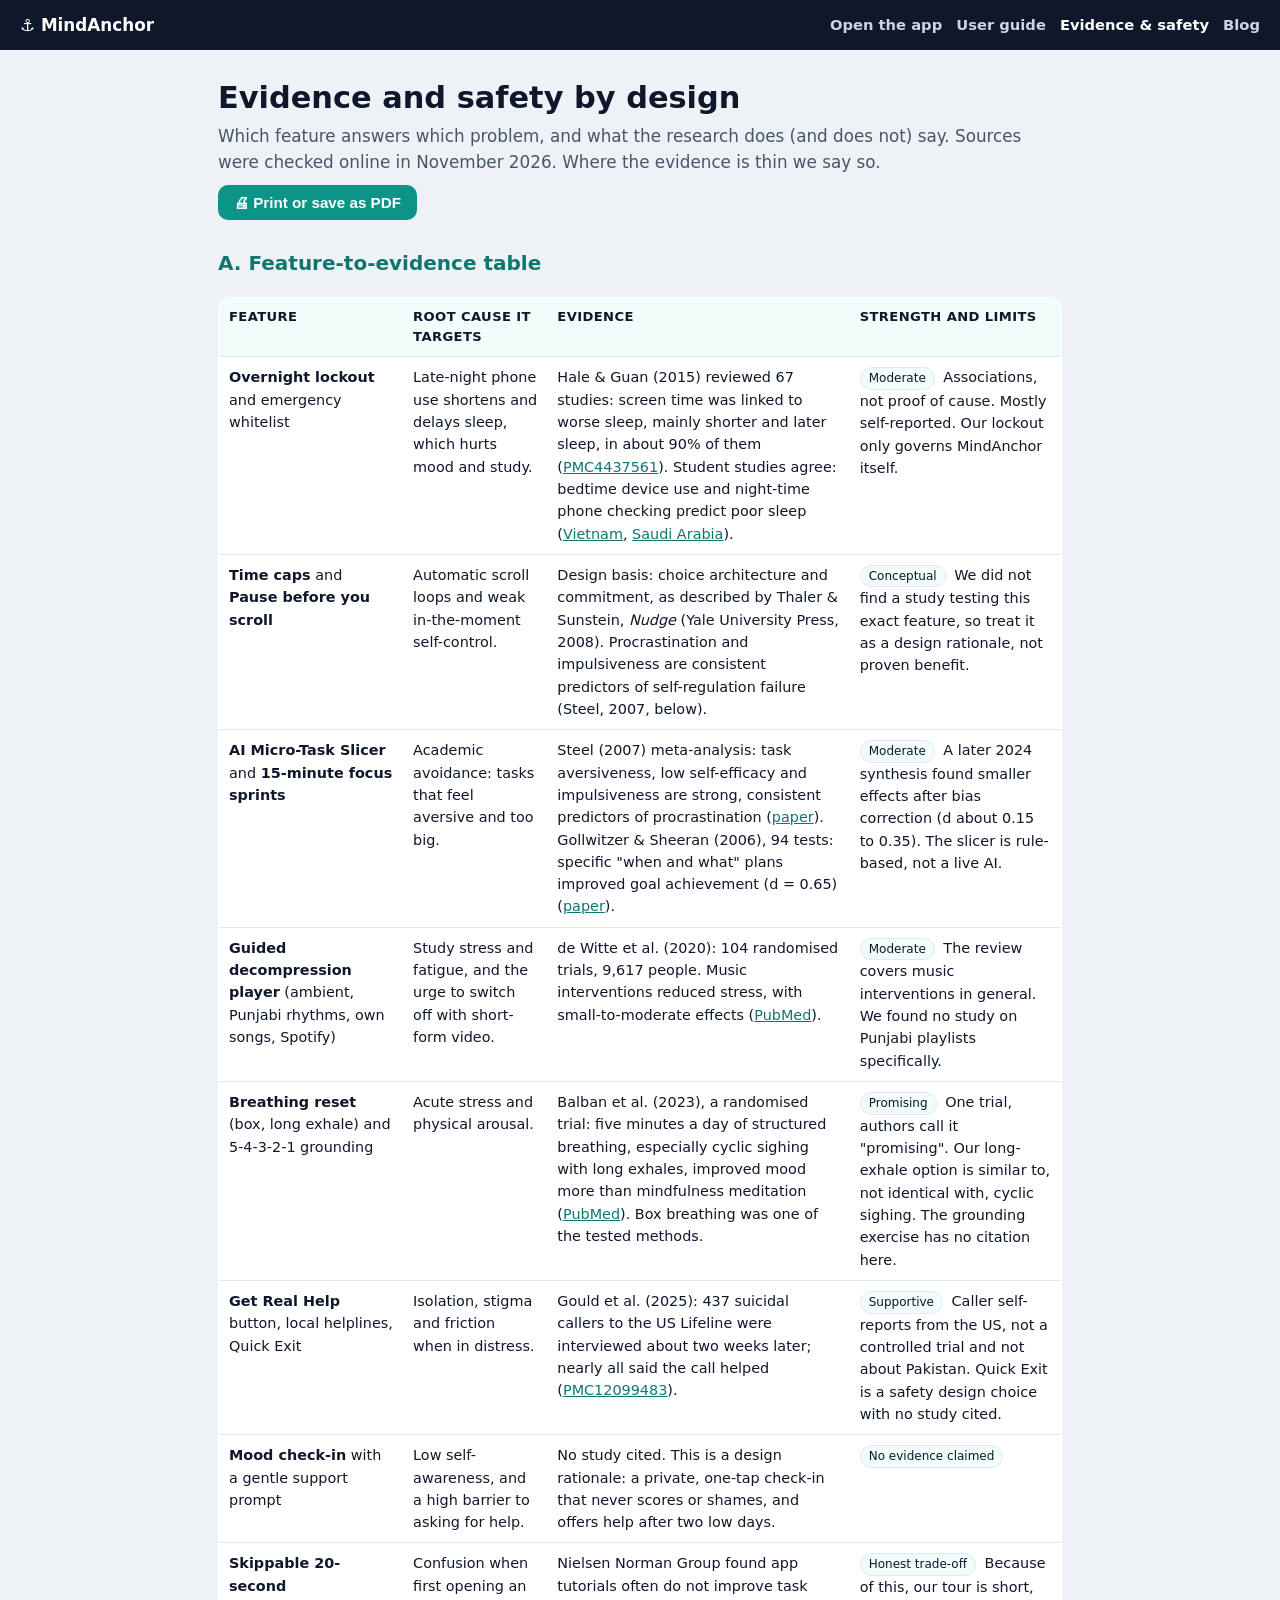
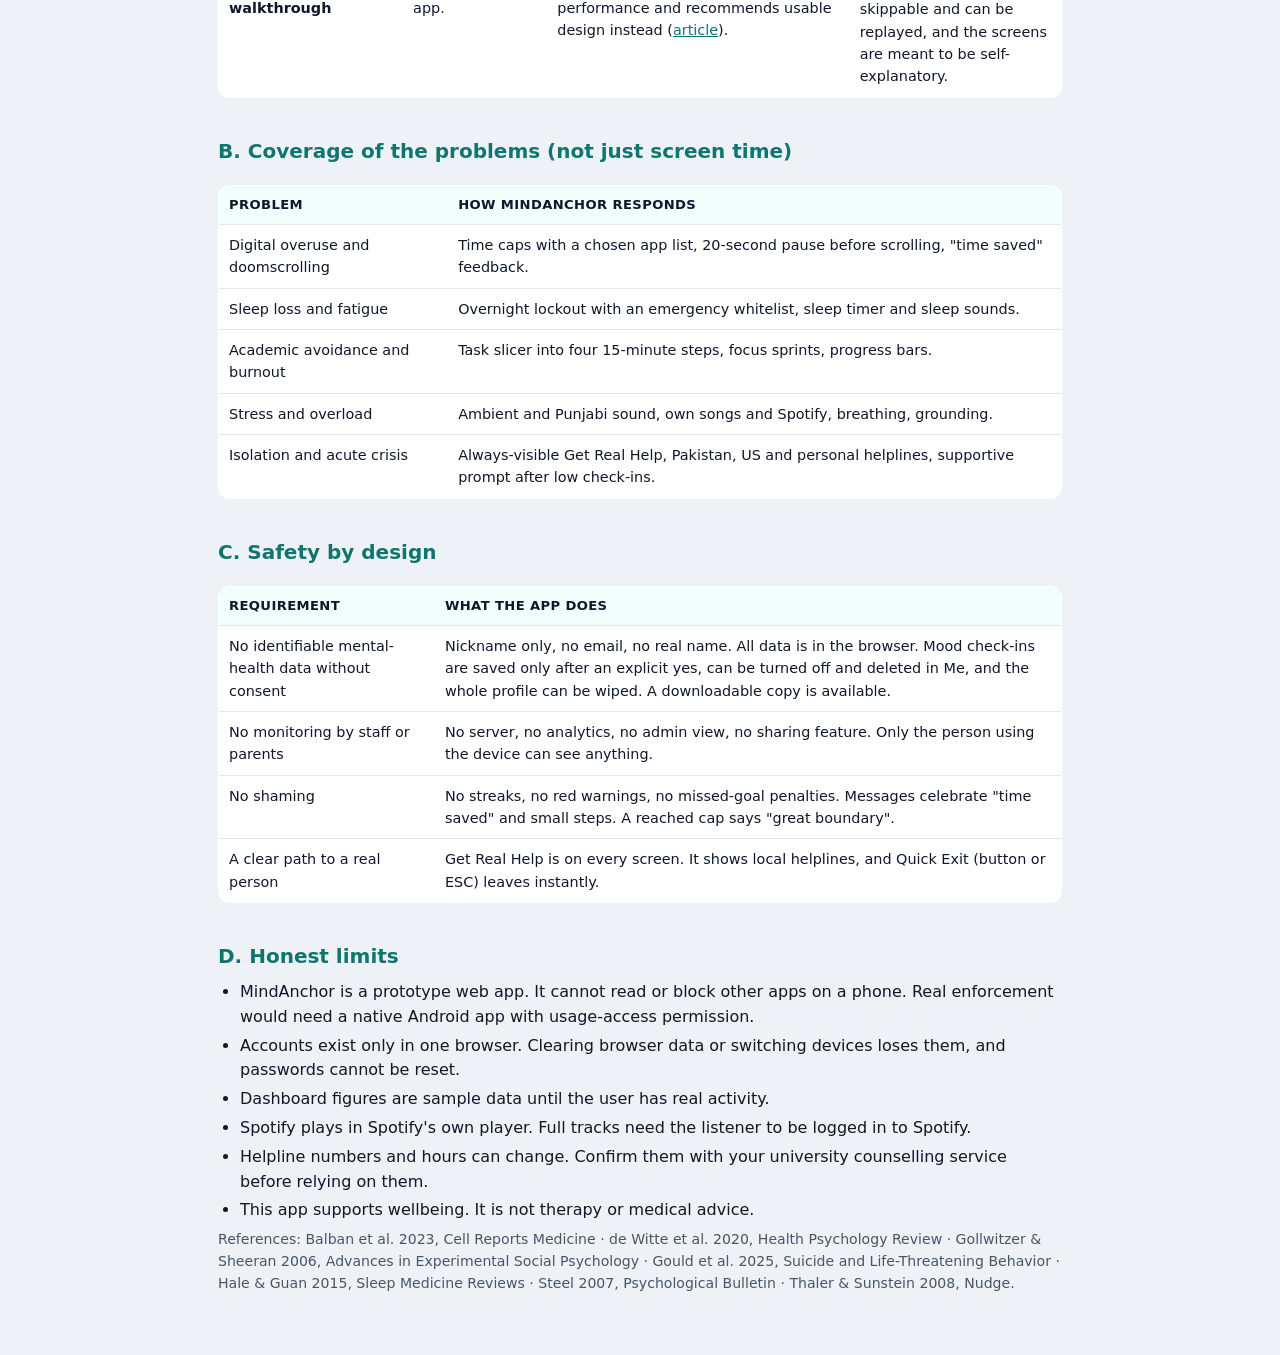
==== evidence.html @ 59cadfc1 "Consent step, local helplines, user guide, evidence page, draft blog Co-Authored-By: Claude Sonnet 5" ====
<!DOCTYPE html>
<html lang="en">
<head>
<meta charset="UTF-8"><meta name="viewport" content="width=device-width, initial-scale=1">
<title>MindAnchor Evidence and Safety</title>
<link rel="stylesheet" href="static.css">
<link rel="icon" type="image/png" href="icons/favicon-32.png">
</head>
<body>
<header class="bar"><b>⚓ MindAnchor</b><a href="index.html">Open the app</a><a href="guide.html">User guide</a><a class="on" href="evidence.html">Evidence &amp; safety</a><a href="blog.html">Blog</a></header>
<main>
<h1>Evidence and safety by design</h1>
<p class="lead">Which feature answers which problem, and what the research does (and does not) say. Sources were checked online in November 2026. Where the evidence is thin we say so.</p>
<p class="noprint"><button class="btn" onclick="window.print()">🖨 Print or save as PDF</button></p>

<h2>A. Feature-to-evidence table</h2>
<div class="tw"><table>
<tr><th>Feature</th><th>Root cause it targets</th><th>Evidence</th><th>Strength and limits</th></tr>
<tr><td><b>Overnight lockout</b> and emergency whitelist</td><td>Late-night phone use shortens and delays sleep, which hurts mood and study.</td><td>Hale &amp; Guan (2015) reviewed 67 studies: screen time was linked to worse sleep, mainly shorter and later sleep, in about 90% of them (<a href="https://pmc.ncbi.nlm.nih.gov/articles/PMC4437561">PMC4437561</a>). Student studies agree: bedtime device use and night-time phone checking predict poor sleep (<a href="https://www.ncbi.nlm.nih.gov/pmc/articles/PMC8466496/">Vietnam</a>, <a href="https://www.ncbi.nlm.nih.gov/pmc/articles/PMC12130935/">Saudi Arabia</a>).</td><td><span class="tag">Moderate</span> Associations, not proof of cause. Mostly self-reported. Our lockout only governs MindAnchor itself.</td></tr>
<tr><td><b>Time caps</b> and <b>Pause before you scroll</b></td><td>Automatic scroll loops and weak in-the-moment self-control.</td><td>Design basis: choice architecture and commitment, as described by Thaler &amp; Sunstein, <i>Nudge</i> (Yale University Press, 2008). Procrastination and impulsiveness are consistent predictors of self-regulation failure (Steel, 2007, below).</td><td><span class="tag">Conceptual</span> We did not find a study testing this exact feature, so treat it as a design rationale, not proven benefit.</td></tr>
<tr><td><b>AI Micro-Task Slicer</b> and <b>15-minute focus sprints</b></td><td>Academic avoidance: tasks that feel aversive and too big.</td><td>Steel (2007) meta-analysis: task aversiveness, low self-efficacy and impulsiveness are strong, consistent predictors of procrastination (<a href="https://prism.ucalgary.ca/handle/1880/47914">paper</a>). Gollwitzer &amp; Sheeran (2006), 94 tests: specific "when and what" plans improved goal achievement (d = 0.65) (<a href="https://www.socmot.uni-konstanz.de/publications/implementation-intentions-and-goal-achievement-meta-analysis-effects-and-processes">paper</a>).</td><td><span class="tag">Moderate</span> A later 2024 synthesis found smaller effects after bias correction (d about 0.15 to 0.35). The slicer is rule-based, not a live AI.</td></tr>
<tr><td><b>Guided decompression player</b> (ambient, Punjabi rhythms, own songs, Spotify)</td><td>Study stress and fatigue, and the urge to switch off with short-form video.</td><td>de Witte et al. (2020): 104 randomised trials, 9,617 people. Music interventions reduced stress, with small-to-moderate effects (<a href="https://pubmed.ncbi.nlm.nih.gov/31167611/">PubMed</a>).</td><td><span class="tag">Moderate</span> The review covers music interventions in general. We found no study on Punjabi playlists specifically.</td></tr>
<tr><td><b>Breathing reset</b> (box, long exhale) and 5-4-3-2-1 grounding</td><td>Acute stress and physical arousal.</td><td>Balban et al. (2023), a randomised trial: five minutes a day of structured breathing, especially cyclic sighing with long exhales, improved mood more than mindfulness meditation (<a href="https://pubmed.ncbi.nlm.nih.gov/36630953/">PubMed</a>). Box breathing was one of the tested methods.</td><td><span class="tag">Promising</span> One trial, authors call it "promising". Our long-exhale option is similar to, not identical with, cyclic sighing. The grounding exercise has no citation here.</td></tr>
<tr><td><b>Get Real Help</b> button, local helplines, Quick Exit</td><td>Isolation, stigma and friction when in distress.</td><td>Gould et al. (2025): 437 suicidal callers to the US Lifeline were interviewed about two weeks later; nearly all said the call helped (<a href="https://pmc.ncbi.nlm.nih.gov/articles/PMC12099483">PMC12099483</a>).</td><td><span class="tag">Supportive</span> Caller self-reports from the US, not a controlled trial and not about Pakistan. Quick Exit is a safety design choice with no study cited.</td></tr>
<tr><td><b>Mood check-in</b> with a gentle support prompt</td><td>Low self-awareness, and a high barrier to asking for help.</td><td>No study cited. This is a design rationale: a private, one-tap check-in that never scores or shames, and offers help after two low days.</td><td><span class="tag">No evidence claimed</span></td></tr>
<tr><td><b>Skippable 20-second walkthrough</b></td><td>Confusion when first opening an app.</td><td>Nielsen Norman Group found app tutorials often do not improve task performance and recommends usable design instead (<a href="https://www.nngroup.com/articles/mobile-app-onboarding/">article</a>).</td><td><span class="tag">Honest trade-off</span> Because of this, our tour is short, skippable and can be replayed, and the screens are meant to be self-explanatory.</td></tr>
</table></div>

<h2>B. Coverage of the problems (not just screen time)</h2>
<div class="tw"><table>
<tr><th>Problem</th><th>How MindAnchor responds</th></tr>
<tr><td>Digital overuse and doomscrolling</td><td>Time caps with a chosen app list, 20-second pause before scrolling, "time saved" feedback.</td></tr>
<tr><td>Sleep loss and fatigue</td><td>Overnight lockout with an emergency whitelist, sleep timer and sleep sounds.</td></tr>
<tr><td>Academic avoidance and burnout</td><td>Task slicer into four 15-minute steps, focus sprints, progress bars.</td></tr>
<tr><td>Stress and overload</td><td>Ambient and Punjabi sound, own songs and Spotify, breathing, grounding.</td></tr>
<tr><td>Isolation and acute crisis</td><td>Always-visible Get Real Help, Pakistan, US and personal helplines, supportive prompt after low check-ins.</td></tr>
</table></div>

<h2>C. Safety by design</h2>
<div class="tw"><table>
<tr><th>Requirement</th><th>What the app does</th></tr>
<tr><td>No identifiable mental-health data without consent</td><td>Nickname only, no email, no real name. All data is in the browser. Mood check-ins are saved only after an explicit yes, can be turned off and deleted in Me, and the whole profile can be wiped. A downloadable copy is available.</td></tr>
<tr><td>No monitoring by staff or parents</td><td>No server, no analytics, no admin view, no sharing feature. Only the person using the device can see anything.</td></tr>
<tr><td>No shaming</td><td>No streaks, no red warnings, no missed-goal penalties. Messages celebrate "time saved" and small steps. A reached cap says "great boundary".</td></tr>
<tr><td>A clear path to a real person</td><td>Get Real Help is on every screen. It shows local helplines, and Quick Exit (button or ESC) leaves instantly.</td></tr>
</table></div>

<h2>D. Honest limits</h2>
<ul>
  <li>MindAnchor is a prototype web app. It cannot read or block other apps on a phone. Real enforcement would need a native Android app with usage-access permission.</li>
  <li>Accounts exist only in one browser. Clearing browser data or switching devices loses them, and passwords cannot be reset.</li>
  <li>Dashboard figures are sample data until the user has real activity.</li>
  <li>Spotify plays in Spotify's own player. Full tracks need the listener to be logged in to Spotify.</li>
  <li>Helpline numbers and hours can change. Confirm them with your university counselling service before relying on them.</li>
  <li>This app supports wellbeing. It is not therapy or medical advice.</li>
</ul>
<p class="meta">References: Balban et al. 2023, Cell Reports Medicine · de Witte et al. 2020, Health Psychology Review · Gollwitzer &amp; Sheeran 2006, Advances in Experimental Social Psychology · Gould et al. 2025, Suicide and Life-Threatening Behavior · Hale &amp; Guan 2015, Sleep Medicine Reviews · Steel 2007, Psychological Bulletin · Thaler &amp; Sunstein 2008, Nudge.</p>
</main>
</body>
</html>
---- static.css ----
:root{--bg:#eef2f6;--card:#fff;--ink:#0f172a;--mut:#475569;--line:#e2e8f0;--t:#0d9488;--td:#0f766e;--tbg:#f0fdfa}
@media(prefers-color-scheme:dark){:root{--bg:#0b1220;--card:#131c2e;--ink:#e6edf7;--mut:#a3b1c6;--line:#25324a;--tbg:#0f2a2c}}
*{box-sizing:border-box;margin:0}
body{font-family:system-ui,-apple-system,'Segoe UI',Roboto,sans-serif;background:var(--bg);color:var(--ink);line-height:1.55}
header.bar{background:#0f172a;color:#fff;padding:12px 20px;display:flex;gap:14px;align-items:center;flex-wrap:wrap}
header.bar a{color:#cbd5e1;text-decoration:none;font-weight:600;font-size:.92rem}header.bar a:hover,header.bar a.on{color:#fff}
header.bar b{margin-right:auto;font-size:1.05rem}
main{max-width:880px;margin:0 auto;padding:24px 18px 60px}
h1{font-size:1.9rem;margin:6px 0 6px;line-height:1.2}h2{font-size:1.25rem;margin:28px 0 8px;color:var(--td)}h3{font-size:1.02rem;margin:16px 0 4px}
p,li{color:var(--ink)}.lead{color:var(--mut);font-size:1.05rem;margin-bottom:10px}.meta{color:var(--mut);font-size:.88rem}
ul,ol{padding-left:22px;margin:6px 0}li{margin:4px 0}
a{color:var(--td)}
.card{background:var(--card);border:1px solid var(--line);border-radius:14px;padding:16px 18px;margin:12px 0}
.note{background:var(--tbg);border:1px solid var(--line);border-left:4px solid var(--t);border-radius:10px;padding:10px 14px;margin:12px 0;font-size:.95rem}
.btn{display:inline-block;background:var(--t);color:#fff;text-decoration:none;font-weight:700;padding:9px 16px;border-radius:10px;border:0;cursor:pointer;font-size:.95rem}
table{width:100%;border-collapse:collapse;background:var(--card);border:1px solid var(--line);border-radius:12px;overflow:hidden;font-size:.9rem;margin:10px 0}
th,td{padding:9px 10px;border-bottom:1px solid var(--line);text-align:left;vertical-align:top}th{background:var(--tbg);font-size:.82rem;text-transform:uppercase;letter-spacing:.03em}
.tw{overflow-x:auto}.tag{display:inline-block;font-size:.75rem;padding:1px 8px;border-radius:99px;background:var(--tbg);border:1px solid var(--line);margin-right:4px}
.qr{width:150px;height:150px;border-radius:10px;border:1px solid var(--line);background:#fff}
.row{display:flex;gap:18px;align-items:center;flex-wrap:wrap}
@media print{header.bar,.noprint{display:none}body{background:#fff;color:#000;font-size:11pt}main{padding:0}.card,table{border-color:#999;break-inside:avoid}h2{color:#000}a{color:#000}}
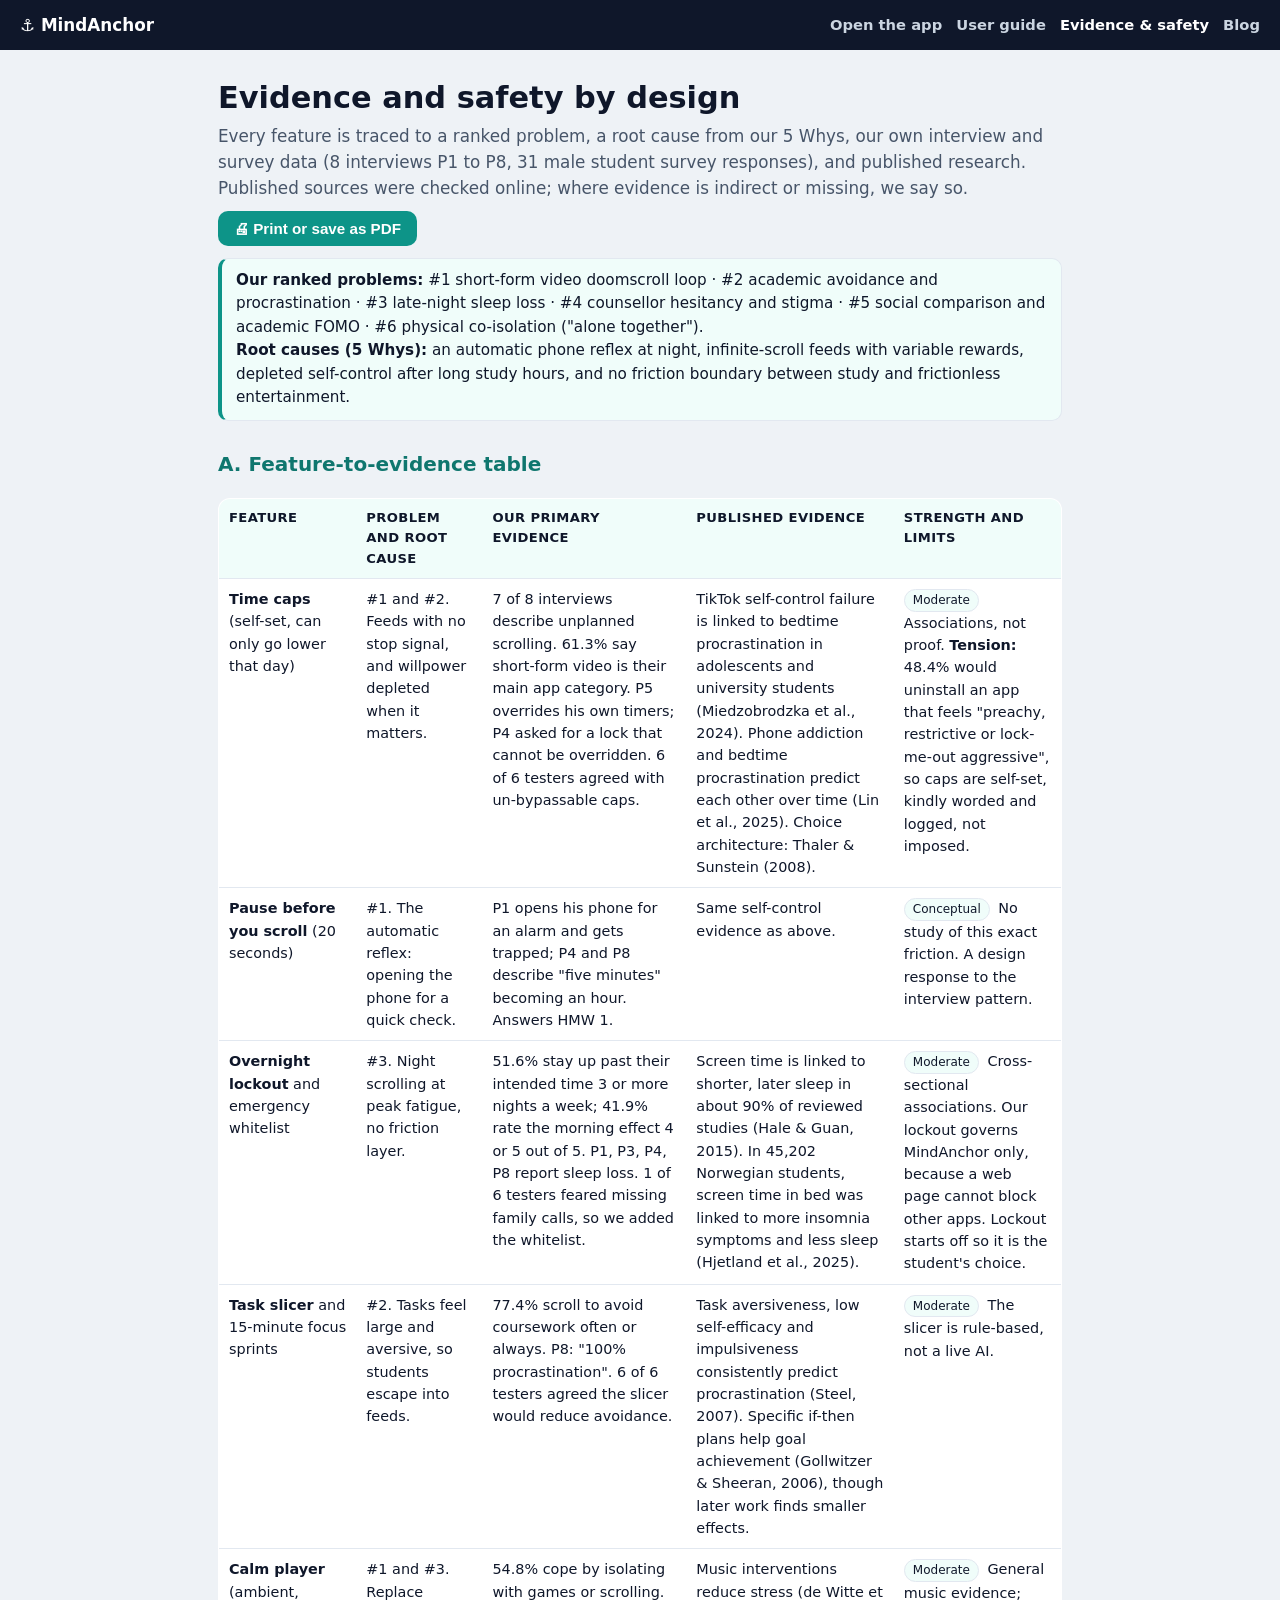
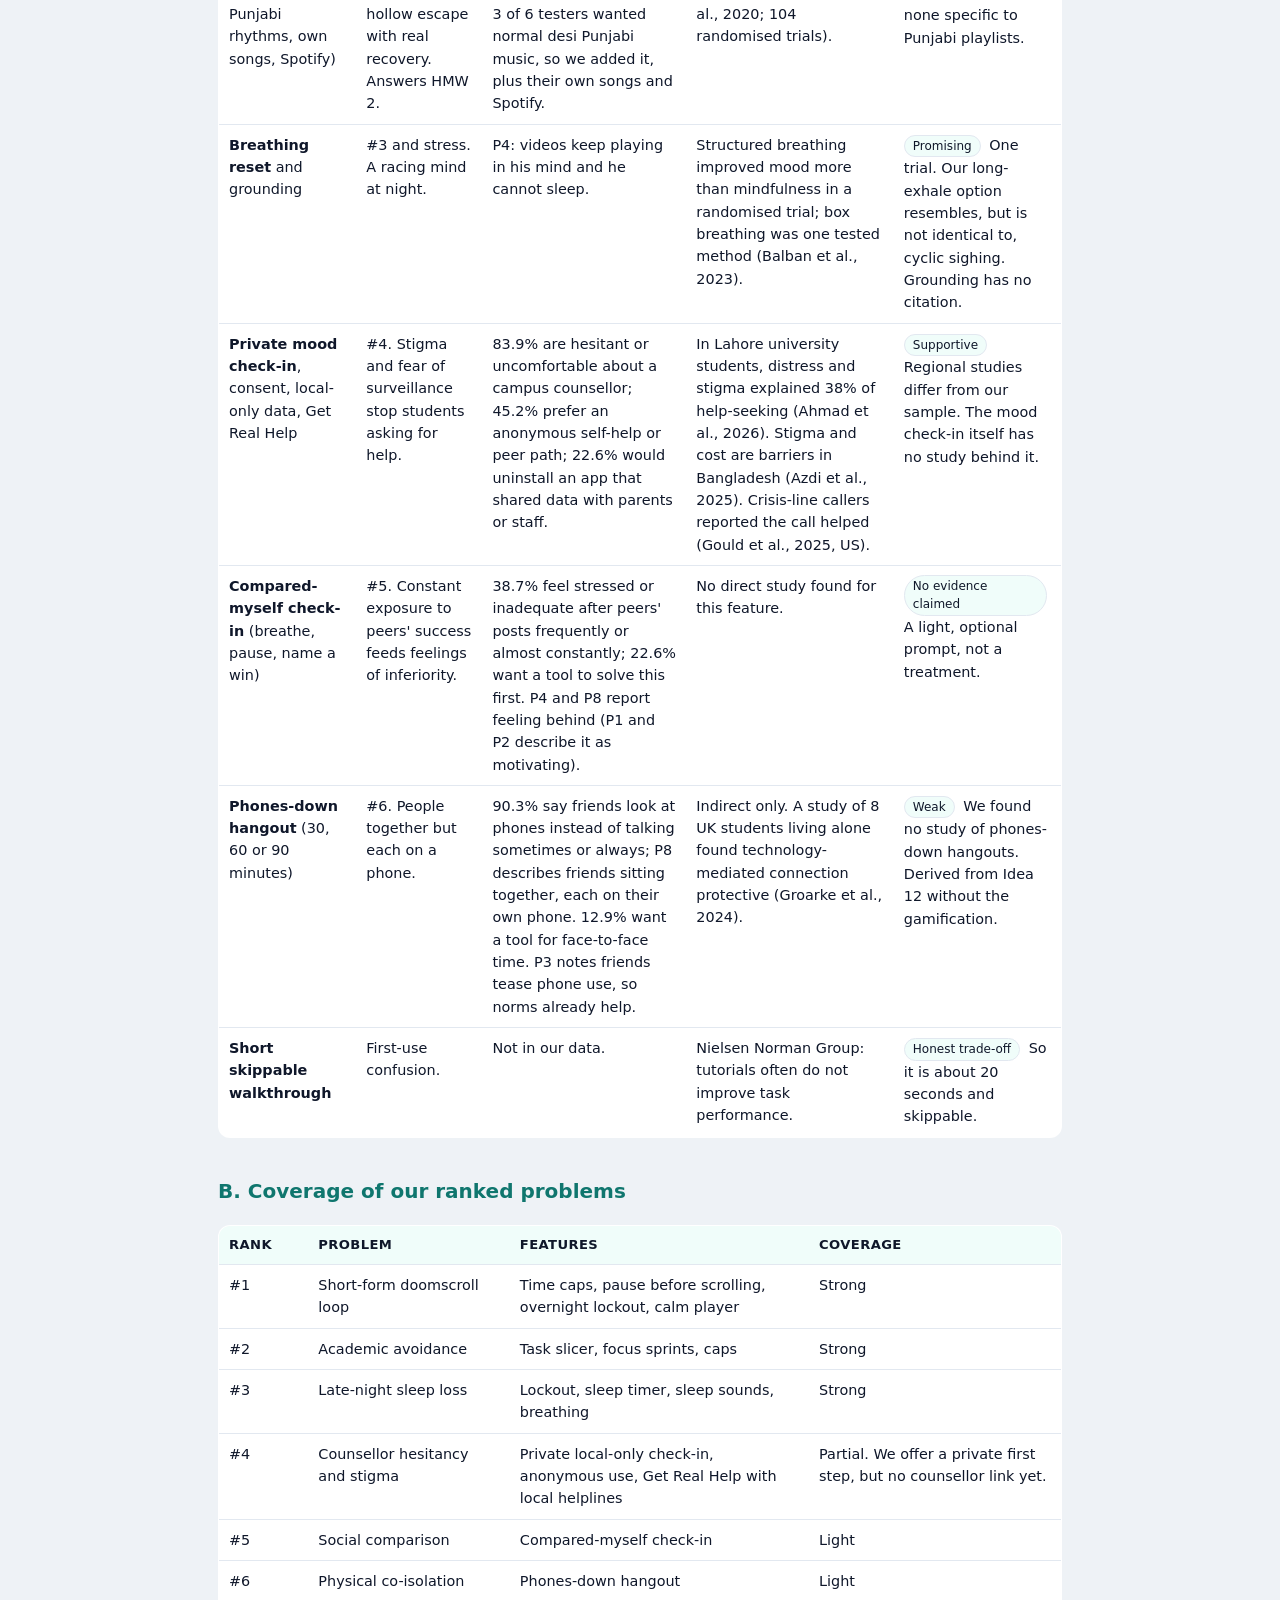
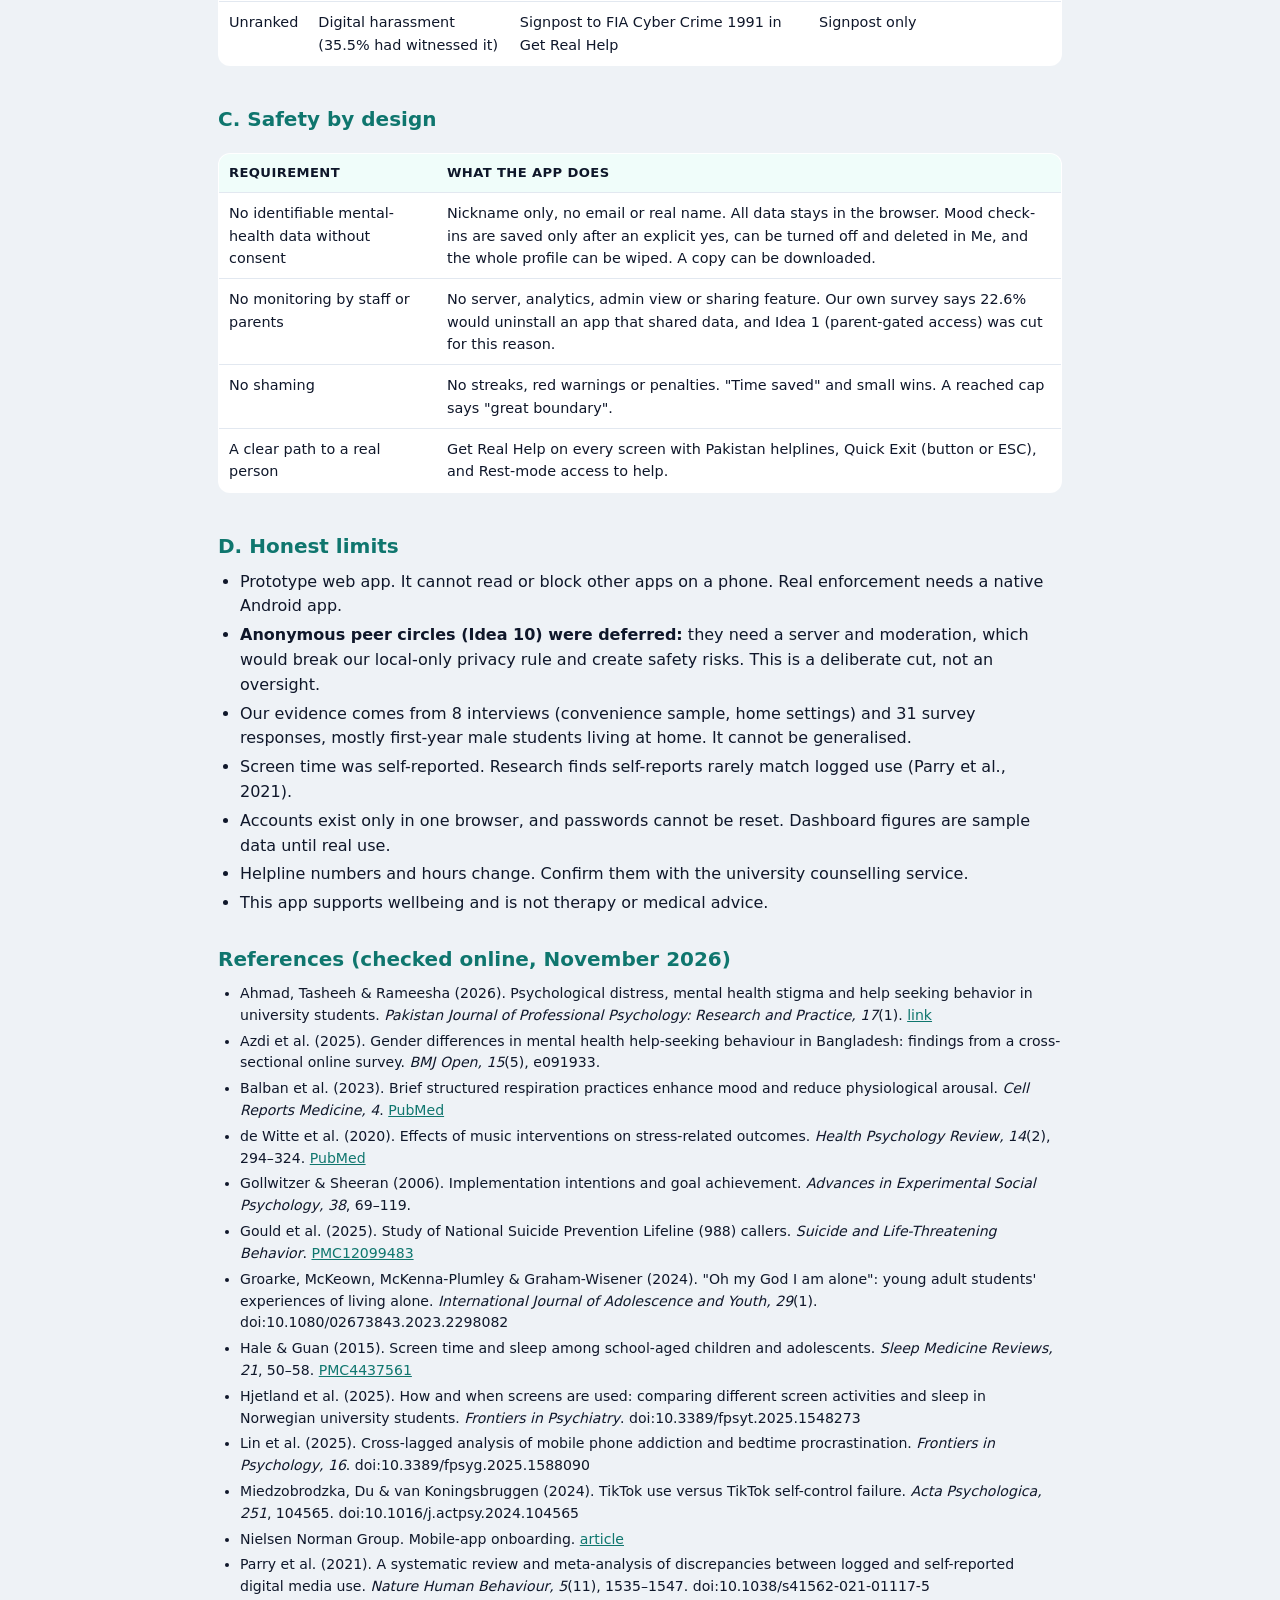
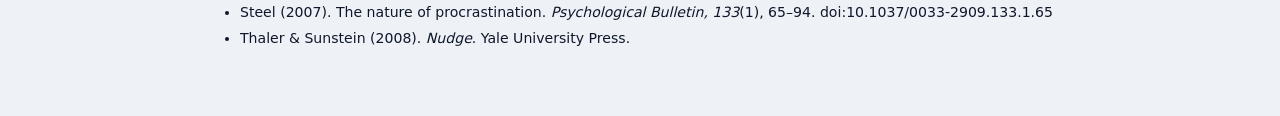
==== commit 1a824fa8: "Add phones-down hangout, compared-myself check-in, FIA signpost; rebuild evidence page Co-Authored-B" ====
--- a/evidence.html
+++ b/evidence.html
@@ -10,51 +10,86 @@
 <header class="bar"><b>⚓ MindAnchor</b><a href="index.html">Open the app</a><a href="guide.html">User guide</a><a class="on" href="evidence.html">Evidence &amp; safety</a><a href="blog.html">Blog</a></header>
 <main>
 <h1>Evidence and safety by design</h1>
-<p class="lead">Which feature answers which problem, and what the research does (and does not) say. Sources were checked online in November 2026. Where the evidence is thin we say so.</p>
+<p class="lead">Every feature is traced to a ranked problem, a root cause from our 5 Whys, our own interview and survey data (8 interviews P1 to P8, 31 male student survey responses), and published research. Published sources were checked online; where evidence is indirect or missing, we say so.</p>
 <p class="noprint"><button class="btn" onclick="window.print()">🖨 Print or save as PDF</button></p>
+
+<div class="note"><b>Our ranked problems:</b> #1 short-form video doomscroll loop · #2 academic avoidance and procrastination · #3 late-night sleep loss · #4 counsellor hesitancy and stigma · #5 social comparison and academic FOMO · #6 physical co-isolation ("alone together").<br><b>Root causes (5 Whys):</b> an automatic phone reflex at night, infinite-scroll feeds with variable rewards, depleted self-control after long study hours, and no friction boundary between study and frictionless entertainment.</div>
 
 <h2>A. Feature-to-evidence table</h2>
 <div class="tw"><table>
-<tr><th>Feature</th><th>Root cause it targets</th><th>Evidence</th><th>Strength and limits</th></tr>
-<tr><td><b>Overnight lockout</b> and emergency whitelist</td><td>Late-night phone use shortens and delays sleep, which hurts mood and study.</td><td>Hale &amp; Guan (2015) reviewed 67 studies: screen time was linked to worse sleep, mainly shorter and later sleep, in about 90% of them (<a href="https://pmc.ncbi.nlm.nih.gov/articles/PMC4437561">PMC4437561</a>). Student studies agree: bedtime device use and night-time phone checking predict poor sleep (<a href="https://www.ncbi.nlm.nih.gov/pmc/articles/PMC8466496/">Vietnam</a>, <a href="https://www.ncbi.nlm.nih.gov/pmc/articles/PMC12130935/">Saudi Arabia</a>).</td><td><span class="tag">Moderate</span> Associations, not proof of cause. Mostly self-reported. Our lockout only governs MindAnchor itself.</td></tr>
-<tr><td><b>Time caps</b> and <b>Pause before you scroll</b></td><td>Automatic scroll loops and weak in-the-moment self-control.</td><td>Design basis: choice architecture and commitment, as described by Thaler &amp; Sunstein, <i>Nudge</i> (Yale University Press, 2008). Procrastination and impulsiveness are consistent predictors of self-regulation failure (Steel, 2007, below).</td><td><span class="tag">Conceptual</span> We did not find a study testing this exact feature, so treat it as a design rationale, not proven benefit.</td></tr>
-<tr><td><b>AI Micro-Task Slicer</b> and <b>15-minute focus sprints</b></td><td>Academic avoidance: tasks that feel aversive and too big.</td><td>Steel (2007) meta-analysis: task aversiveness, low self-efficacy and impulsiveness are strong, consistent predictors of procrastination (<a href="https://prism.ucalgary.ca/handle/1880/47914">paper</a>). Gollwitzer &amp; Sheeran (2006), 94 tests: specific "when and what" plans improved goal achievement (d = 0.65) (<a href="https://www.socmot.uni-konstanz.de/publications/implementation-intentions-and-goal-achievement-meta-analysis-effects-and-processes">paper</a>).</td><td><span class="tag">Moderate</span> A later 2024 synthesis found smaller effects after bias correction (d about 0.15 to 0.35). The slicer is rule-based, not a live AI.</td></tr>
-<tr><td><b>Guided decompression player</b> (ambient, Punjabi rhythms, own songs, Spotify)</td><td>Study stress and fatigue, and the urge to switch off with short-form video.</td><td>de Witte et al. (2020): 104 randomised trials, 9,617 people. Music interventions reduced stress, with small-to-moderate effects (<a href="https://pubmed.ncbi.nlm.nih.gov/31167611/">PubMed</a>).</td><td><span class="tag">Moderate</span> The review covers music interventions in general. We found no study on Punjabi playlists specifically.</td></tr>
-<tr><td><b>Breathing reset</b> (box, long exhale) and 5-4-3-2-1 grounding</td><td>Acute stress and physical arousal.</td><td>Balban et al. (2023), a randomised trial: five minutes a day of structured breathing, especially cyclic sighing with long exhales, improved mood more than mindfulness meditation (<a href="https://pubmed.ncbi.nlm.nih.gov/36630953/">PubMed</a>). Box breathing was one of the tested methods.</td><td><span class="tag">Promising</span> One trial, authors call it "promising". Our long-exhale option is similar to, not identical with, cyclic sighing. The grounding exercise has no citation here.</td></tr>
-<tr><td><b>Get Real Help</b> button, local helplines, Quick Exit</td><td>Isolation, stigma and friction when in distress.</td><td>Gould et al. (2025): 437 suicidal callers to the US Lifeline were interviewed about two weeks later; nearly all said the call helped (<a href="https://pmc.ncbi.nlm.nih.gov/articles/PMC12099483">PMC12099483</a>).</td><td><span class="tag">Supportive</span> Caller self-reports from the US, not a controlled trial and not about Pakistan. Quick Exit is a safety design choice with no study cited.</td></tr>
-<tr><td><b>Mood check-in</b> with a gentle support prompt</td><td>Low self-awareness, and a high barrier to asking for help.</td><td>No study cited. This is a design rationale: a private, one-tap check-in that never scores or shames, and offers help after two low days.</td><td><span class="tag">No evidence claimed</span></td></tr>
-<tr><td><b>Skippable 20-second walkthrough</b></td><td>Confusion when first opening an app.</td><td>Nielsen Norman Group found app tutorials often do not improve task performance and recommends usable design instead (<a href="https://www.nngroup.com/articles/mobile-app-onboarding/">article</a>).</td><td><span class="tag">Honest trade-off</span> Because of this, our tour is short, skippable and can be replayed, and the screens are meant to be self-explanatory.</td></tr>
+<tr><th>Feature</th><th>Problem and root cause</th><th>Our primary evidence</th><th>Published evidence</th><th>Strength and limits</th></tr>
+
+<tr><td><b>Time caps</b> (self-set, can only go lower that day)</td><td>#1 and #2. Feeds with no stop signal, and willpower depleted when it matters.</td><td>7 of 8 interviews describe unplanned scrolling. 61.3% say short-form video is their main app category. P5 overrides his own timers; P4 asked for a lock that cannot be overridden. 6 of 6 testers agreed with un-bypassable caps.</td><td>TikTok self-control failure is linked to bedtime procrastination in adolescents and university students (Miedzobrodzka et al., 2024). Phone addiction and bedtime procrastination predict each other over time (Lin et al., 2025). Choice architecture: Thaler &amp; Sunstein (2008).</td><td><span class="tag">Moderate</span> Associations, not proof. <b>Tension:</b> 48.4% would uninstall an app that feels "preachy, restrictive or lock-me-out aggressive", so caps are self-set, kindly worded and logged, not imposed.</td></tr>
+
+<tr><td><b>Pause before you scroll</b> (20 seconds)</td><td>#1. The automatic reflex: opening the phone for a quick check.</td><td>P1 opens his phone for an alarm and gets trapped; P4 and P8 describe "five minutes" becoming an hour. Answers HMW 1.</td><td>Same self-control evidence as above.</td><td><span class="tag">Conceptual</span> No study of this exact friction. A design response to the interview pattern.</td></tr>
+
+<tr><td><b>Overnight lockout</b> and emergency whitelist</td><td>#3. Night scrolling at peak fatigue, no friction layer.</td><td>51.6% stay up past their intended time 3 or more nights a week; 41.9% rate the morning effect 4 or 5 out of 5. P1, P3, P4, P8 report sleep loss. 1 of 6 testers feared missing family calls, so we added the whitelist.</td><td>Screen time is linked to shorter, later sleep in about 90% of reviewed studies (Hale &amp; Guan, 2015). In 45,202 Norwegian students, screen time in bed was linked to more insomnia symptoms and less sleep (Hjetland et al., 2025).</td><td><span class="tag">Moderate</span> Cross-sectional associations. Our lockout governs MindAnchor only, because a web page cannot block other apps. Lockout starts off so it is the student's choice.</td></tr>
+
+<tr><td><b>Task slicer</b> and 15-minute focus sprints</td><td>#2. Tasks feel large and aversive, so students escape into feeds.</td><td>77.4% scroll to avoid coursework often or always. P8: "100% procrastination". 6 of 6 testers agreed the slicer would reduce avoidance.</td><td>Task aversiveness, low self-efficacy and impulsiveness consistently predict procrastination (Steel, 2007). Specific if-then plans help goal achievement (Gollwitzer &amp; Sheeran, 2006), though later work finds smaller effects.</td><td><span class="tag">Moderate</span> The slicer is rule-based, not a live AI.</td></tr>
+
+<tr><td><b>Calm player</b> (ambient, Punjabi rhythms, own songs, Spotify)</td><td>#1 and #3. Replace hollow escape with real recovery. Answers HMW 2.</td><td>54.8% cope by isolating with games or scrolling. 3 of 6 testers wanted normal desi Punjabi music, so we added it, plus their own songs and Spotify.</td><td>Music interventions reduce stress (de Witte et al., 2020; 104 randomised trials).</td><td><span class="tag">Moderate</span> General music evidence; none specific to Punjabi playlists.</td></tr>
+
+<tr><td><b>Breathing reset</b> and grounding</td><td>#3 and stress. A racing mind at night.</td><td>P4: videos keep playing in his mind and he cannot sleep.</td><td>Structured breathing improved mood more than mindfulness in a randomised trial; box breathing was one tested method (Balban et al., 2023).</td><td><span class="tag">Promising</span> One trial. Our long-exhale option resembles, but is not identical to, cyclic sighing. Grounding has no citation.</td></tr>
+
+<tr><td><b>Private mood check-in</b>, consent, local-only data, Get Real Help</td><td>#4. Stigma and fear of surveillance stop students asking for help.</td><td>83.9% are hesitant or uncomfortable about a campus counsellor; 45.2% prefer an anonymous self-help or peer path; 22.6% would uninstall an app that shared data with parents or staff.</td><td>In Lahore university students, distress and stigma explained 38% of help-seeking (Ahmad et al., 2026). Stigma and cost are barriers in Bangladesh (Azdi et al., 2025). Crisis-line callers reported the call helped (Gould et al., 2025, US).</td><td><span class="tag">Supportive</span> Regional studies differ from our sample. The mood check-in itself has no study behind it.</td></tr>
+
+<tr><td><b>Compared-myself check-in</b> (breathe, pause, name a win)</td><td>#5. Constant exposure to peers' success feeds feelings of inferiority.</td><td>38.7% feel stressed or inadequate after peers' posts frequently or almost constantly; 22.6% want a tool to solve this first. P4 and P8 report feeling behind (P1 and P2 describe it as motivating).</td><td>No direct study found for this feature.</td><td><span class="tag">No evidence claimed</span> A light, optional prompt, not a treatment.</td></tr>
+
+<tr><td><b>Phones-down hangout</b> (30, 60 or 90 minutes)</td><td>#6. People together but each on a phone.</td><td>90.3% say friends look at phones instead of talking sometimes or always; P8 describes friends sitting together, each on their own phone. 12.9% want a tool for face-to-face time. P3 notes friends tease phone use, so norms already help.</td><td>Indirect only. A study of 8 UK students living alone found technology-mediated connection protective (Groarke et al., 2024).</td><td><span class="tag">Weak</span> We found no study of phones-down hangouts. Derived from Idea 12 without the gamification.</td></tr>
+
+<tr><td><b>Short skippable walkthrough</b></td><td>First-use confusion.</td><td>Not in our data.</td><td>Nielsen Norman Group: tutorials often do not improve task performance.</td><td><span class="tag">Honest trade-off</span> So it is about 20 seconds and skippable.</td></tr>
 </table></div>
 
-<h2>B. Coverage of the problems (not just screen time)</h2>
+<h2>B. Coverage of our ranked problems</h2>
 <div class="tw"><table>
-<tr><th>Problem</th><th>How MindAnchor responds</th></tr>
-<tr><td>Digital overuse and doomscrolling</td><td>Time caps with a chosen app list, 20-second pause before scrolling, "time saved" feedback.</td></tr>
-<tr><td>Sleep loss and fatigue</td><td>Overnight lockout with an emergency whitelist, sleep timer and sleep sounds.</td></tr>
-<tr><td>Academic avoidance and burnout</td><td>Task slicer into four 15-minute steps, focus sprints, progress bars.</td></tr>
-<tr><td>Stress and overload</td><td>Ambient and Punjabi sound, own songs and Spotify, breathing, grounding.</td></tr>
-<tr><td>Isolation and acute crisis</td><td>Always-visible Get Real Help, Pakistan, US and personal helplines, supportive prompt after low check-ins.</td></tr>
+<tr><th>Rank</th><th>Problem</th><th>Features</th><th>Coverage</th></tr>
+<tr><td>#1</td><td>Short-form doomscroll loop</td><td>Time caps, pause before scrolling, overnight lockout, calm player</td><td>Strong</td></tr>
+<tr><td>#2</td><td>Academic avoidance</td><td>Task slicer, focus sprints, caps</td><td>Strong</td></tr>
+<tr><td>#3</td><td>Late-night sleep loss</td><td>Lockout, sleep timer, sleep sounds, breathing</td><td>Strong</td></tr>
+<tr><td>#4</td><td>Counsellor hesitancy and stigma</td><td>Private local-only check-in, anonymous use, Get Real Help with local helplines</td><td>Partial. We offer a private first step, but no counsellor link yet.</td></tr>
+<tr><td>#5</td><td>Social comparison</td><td>Compared-myself check-in</td><td>Light</td></tr>
+<tr><td>#6</td><td>Physical co-isolation</td><td>Phones-down hangout</td><td>Light</td></tr>
+<tr><td>Unranked</td><td>Digital harassment (35.5% had witnessed it)</td><td>Signpost to FIA Cyber Crime 1991 in Get Real Help</td><td>Signpost only</td></tr>
 </table></div>
 
 <h2>C. Safety by design</h2>
 <div class="tw"><table>
 <tr><th>Requirement</th><th>What the app does</th></tr>
-<tr><td>No identifiable mental-health data without consent</td><td>Nickname only, no email, no real name. All data is in the browser. Mood check-ins are saved only after an explicit yes, can be turned off and deleted in Me, and the whole profile can be wiped. A downloadable copy is available.</td></tr>
-<tr><td>No monitoring by staff or parents</td><td>No server, no analytics, no admin view, no sharing feature. Only the person using the device can see anything.</td></tr>
-<tr><td>No shaming</td><td>No streaks, no red warnings, no missed-goal penalties. Messages celebrate "time saved" and small steps. A reached cap says "great boundary".</td></tr>
-<tr><td>A clear path to a real person</td><td>Get Real Help is on every screen. It shows local helplines, and Quick Exit (button or ESC) leaves instantly.</td></tr>
+<tr><td>No identifiable mental-health data without consent</td><td>Nickname only, no email or real name. All data stays in the browser. Mood check-ins are saved only after an explicit yes, can be turned off and deleted in Me, and the whole profile can be wiped. A copy can be downloaded.</td></tr>
+<tr><td>No monitoring by staff or parents</td><td>No server, analytics, admin view or sharing feature. Our own survey says 22.6% would uninstall an app that shared data, and Idea 1 (parent-gated access) was cut for this reason.</td></tr>
+<tr><td>No shaming</td><td>No streaks, red warnings or penalties. "Time saved" and small wins. A reached cap says "great boundary".</td></tr>
+<tr><td>A clear path to a real person</td><td>Get Real Help on every screen with Pakistan helplines, Quick Exit (button or ESC), and Rest-mode access to help.</td></tr>
 </table></div>
 
 <h2>D. Honest limits</h2>
 <ul>
-  <li>MindAnchor is a prototype web app. It cannot read or block other apps on a phone. Real enforcement would need a native Android app with usage-access permission.</li>
-  <li>Accounts exist only in one browser. Clearing browser data or switching devices loses them, and passwords cannot be reset.</li>
-  <li>Dashboard figures are sample data until the user has real activity.</li>
-  <li>Spotify plays in Spotify's own player. Full tracks need the listener to be logged in to Spotify.</li>
-  <li>Helpline numbers and hours can change. Confirm them with your university counselling service before relying on them.</li>
-  <li>This app supports wellbeing. It is not therapy or medical advice.</li>
+  <li>Prototype web app. It cannot read or block other apps on a phone. Real enforcement needs a native Android app.</li>
+  <li><b>Anonymous peer circles (Idea 10) were deferred:</b> they need a server and moderation, which would break our local-only privacy rule and create safety risks. This is a deliberate cut, not an oversight.</li>
+  <li>Our evidence comes from 8 interviews (convenience sample, home settings) and 31 survey responses, mostly first-year male students living at home. It cannot be generalised.</li>
+  <li>Screen time was self-reported. Research finds self-reports rarely match logged use (Parry et al., 2021).</li>
+  <li>Accounts exist only in one browser, and passwords cannot be reset. Dashboard figures are sample data until real use.</li>
+  <li>Helpline numbers and hours change. Confirm them with the university counselling service.</li>
+  <li>This app supports wellbeing and is not therapy or medical advice.</li>
 </ul>
-<p class="meta">References: Balban et al. 2023, Cell Reports Medicine · de Witte et al. 2020, Health Psychology Review · Gollwitzer &amp; Sheeran 2006, Advances in Experimental Social Psychology · Gould et al. 2025, Suicide and Life-Threatening Behavior · Hale &amp; Guan 2015, Sleep Medicine Reviews · Steel 2007, Psychological Bulletin · Thaler &amp; Sunstein 2008, Nudge.</p>
+
+<h2>References (checked online, November 2026)</h2>
+<ul class="meta">
+  <li>Ahmad, Tasheeh &amp; Rameesha (2026). Psychological distress, mental health stigma and help seeking behavior in university students. <i>Pakistan Journal of Professional Psychology: Research and Practice, 17</i>(1). <a href="https://pjpprp.pu.edu.pk/jour/pjpprp/article/view/295">link</a></li>
+  <li>Azdi et al. (2025). Gender differences in mental health help-seeking behaviour in Bangladesh: findings from a cross-sectional online survey. <i>BMJ Open, 15</i>(5), e091933.</li>
+  <li>Balban et al. (2023). Brief structured respiration practices enhance mood and reduce physiological arousal. <i>Cell Reports Medicine, 4</i>. <a href="https://pubmed.ncbi.nlm.nih.gov/36630953/">PubMed</a></li>
+  <li>de Witte et al. (2020). Effects of music interventions on stress-related outcomes. <i>Health Psychology Review, 14</i>(2), 294–324. <a href="https://pubmed.ncbi.nlm.nih.gov/31167611/">PubMed</a></li>
+  <li>Gollwitzer &amp; Sheeran (2006). Implementation intentions and goal achievement. <i>Advances in Experimental Social Psychology, 38</i>, 69–119.</li>
+  <li>Gould et al. (2025). Study of National Suicide Prevention Lifeline (988) callers. <i>Suicide and Life-Threatening Behavior</i>. <a href="https://pmc.ncbi.nlm.nih.gov/articles/PMC12099483">PMC12099483</a></li>
+  <li>Groarke, McKeown, McKenna-Plumley &amp; Graham-Wisener (2024). "Oh my God I am alone": young adult students' experiences of living alone. <i>International Journal of Adolescence and Youth, 29</i>(1). doi:10.1080/02673843.2023.2298082</li>
+  <li>Hale &amp; Guan (2015). Screen time and sleep among school-aged children and adolescents. <i>Sleep Medicine Reviews, 21</i>, 50–58. <a href="https://pmc.ncbi.nlm.nih.gov/articles/PMC4437561">PMC4437561</a></li>
+  <li>Hjetland et al. (2025). How and when screens are used: comparing different screen activities and sleep in Norwegian university students. <i>Frontiers in Psychiatry</i>. doi:10.3389/fpsyt.2025.1548273</li>
+  <li>Lin et al. (2025). Cross-lagged analysis of mobile phone addiction and bedtime procrastination. <i>Frontiers in Psychology, 16</i>. doi:10.3389/fpsyg.2025.1588090</li>
+  <li>Miedzobrodzka, Du &amp; van Koningsbruggen (2024). TikTok use versus TikTok self-control failure. <i>Acta Psychologica, 251</i>, 104565. doi:10.1016/j.actpsy.2024.104565</li>
+  <li>Nielsen Norman Group. Mobile-app onboarding. <a href="https://www.nngroup.com/articles/mobile-app-onboarding/">article</a></li>
+  <li>Parry et al. (2021). A systematic review and meta-analysis of discrepancies between logged and self-reported digital media use. <i>Nature Human Behaviour, 5</i>(11), 1535–1547. doi:10.1038/s41562-021-01117-5</li>
+  <li>Steel (2007). The nature of procrastination. <i>Psychological Bulletin, 133</i>(1), 65–94. doi:10.1037/0033-2909.133.1.65</li>
+  <li>Thaler &amp; Sunstein (2008). <i>Nudge</i>. Yale University Press.</li>
+</ul>
 </main>
 </body>
 </html>
